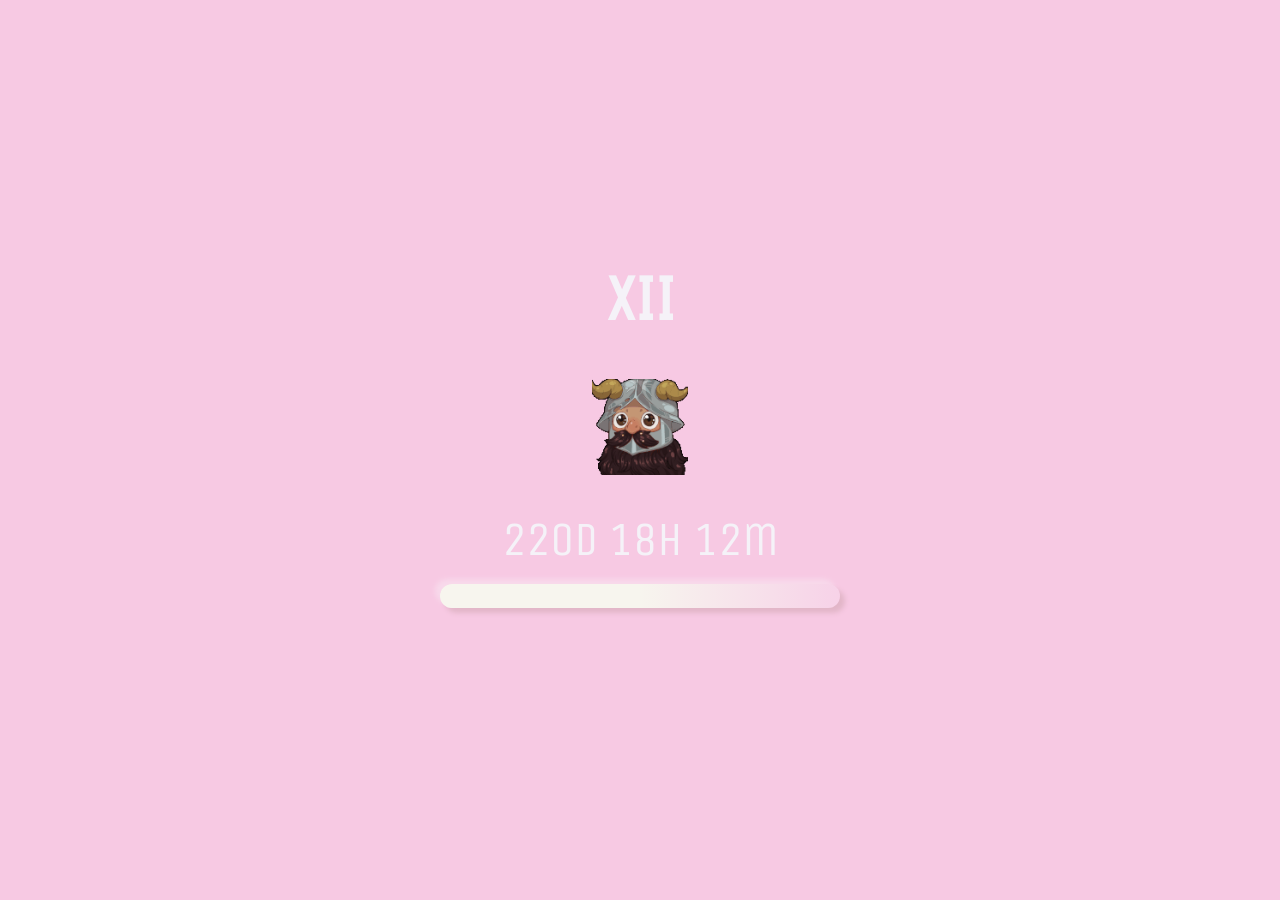
==== index.html @ b24a81e9 "added senshi gif and frog favicon" ====
<!doctype html>
<html lang="en">
  <head>
    <meta charset="UTF-8" />
    <meta name="viewport" content="width=device-width, initial-scale=1.0" />
    <link rel="stylesheet" href="countdown.css" />
    <link rel="preconnect" href="https://fonts.googleapis.com" />
    <link rel="preconnect" href="https://fonts.gstatic.com" crossorigin />
    <link
      href="https://fonts.googleapis.com/css2?family=Unica+One&display=swap"
      rel="stylesheet"
    />
    <link rel="icon" type="image/x-icon" href="favicon_frogo.ico" />
    <title>XII</title>
  </head>
  <body>
    <div class="container">
      <div class="title">
        <h1>XII</h1>
        <img id="senshi" src="dungeonmeshi_emotes_senshi_L.gif" alt="senshi" />
      </div>
      <div id="countdown"></div>
      <div id="progress-container">
        <div id="progress-bar"></div>
      </div>
    </div>
    <script src="countdown.js"></script>
  </body>
</html>
---- countdown.css ----
#countdown {
  font-size: 3rem;
  font-family: "Unica One", sans-serif;
  color: #f5f2f8;
  text-align: center;
}
body {
  background-color: #f7c9e3;
}
h1 {
  font-size: 4rem;
  font-family: "Unica One", sans-serif;
  color: #f5f2f8;
  text-align: center;
}
.container {
  width: 100%;
  height: 90vh;
  display: flex;
  flex-direction: column;
  justify-content: center;
  align-items: center;
}

#senshi {
    width: 6rem;
    margin-bottom: 2rem;
}

/*progress bar*/
#progress-container {
  width: 400px;
  height: 24px;
  margin-top: 1rem;
  background: #f5f2f834;
  border-radius: 999px;
  overflow: hidden;
  box-shadow: 5px 5px 5px #e2b6c8, -5px -5px 5px #f8d9eb;
}

@media (max-width: 768px) {
  #progress-container {
    width: 75vw;
  }
}

#progress-bar {
  width: 0%;
  height: 100%;
  background-image: linear-gradient(to right, #f7f5ee 50%, #afc27e00 100%);
  /*background: #afc27e;*/
  transition: width 1s linear;
}

/* font library */
.unica-one-regular {
  font-family: "Unica One", sans-serif;
  font-weight: 400;
  font-style: normal;
}
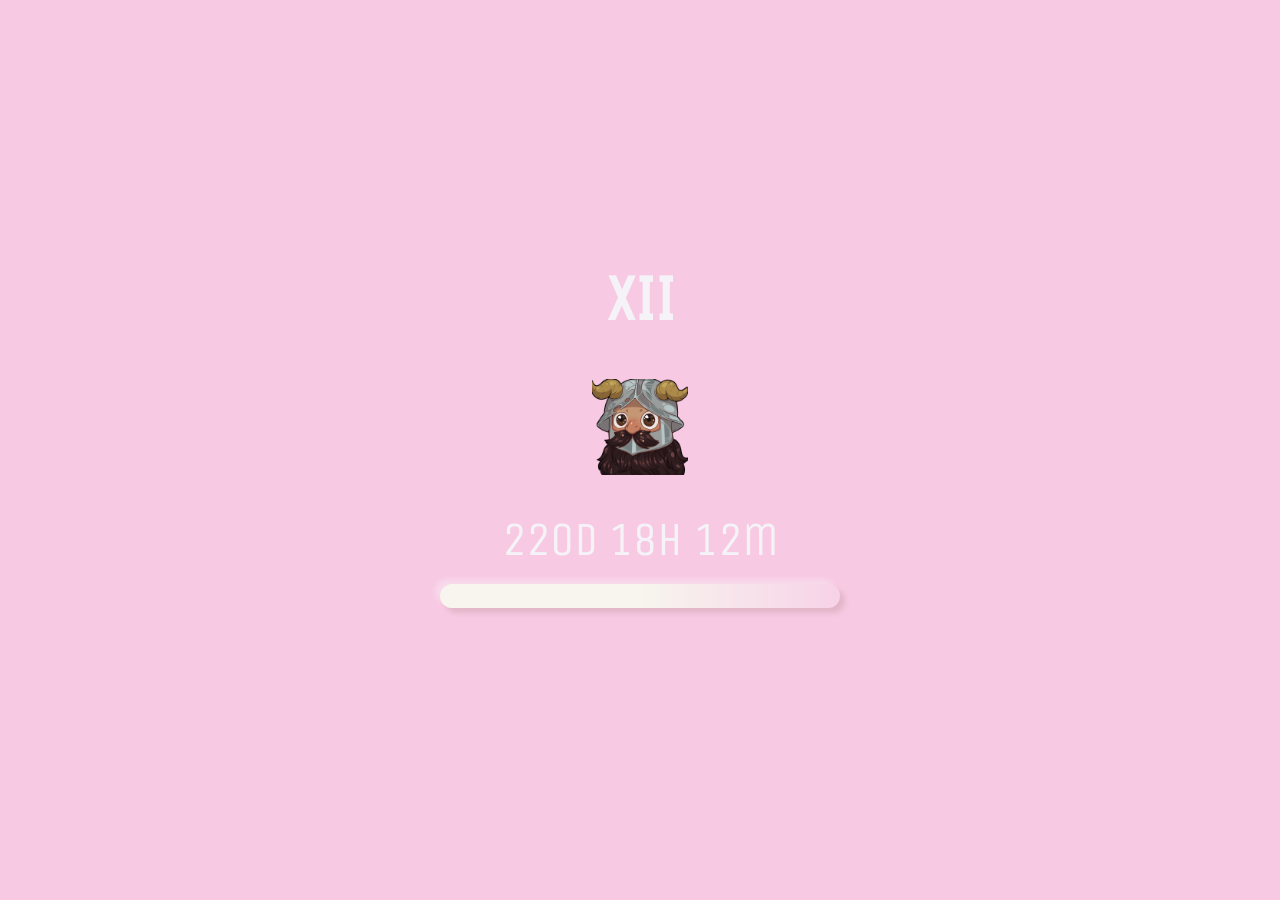
==== commit 01b0371a: "changed senshi gif resolution" ====
--- a/index.html
+++ b/index.html
@@ -17,7 +17,7 @@
     <div class="container">
       <div class="title">
         <h1>XII</h1>
-        <img id="senshi" src="dungeonmeshi_emotes_senshi_L.gif" alt="senshi" />
+        <img id="senshi" src="dungeonmeshi_emotes_senshi_XL.gif" alt="senshi" />
       </div>
       <div id="countdown"></div>
       <div id="progress-container">
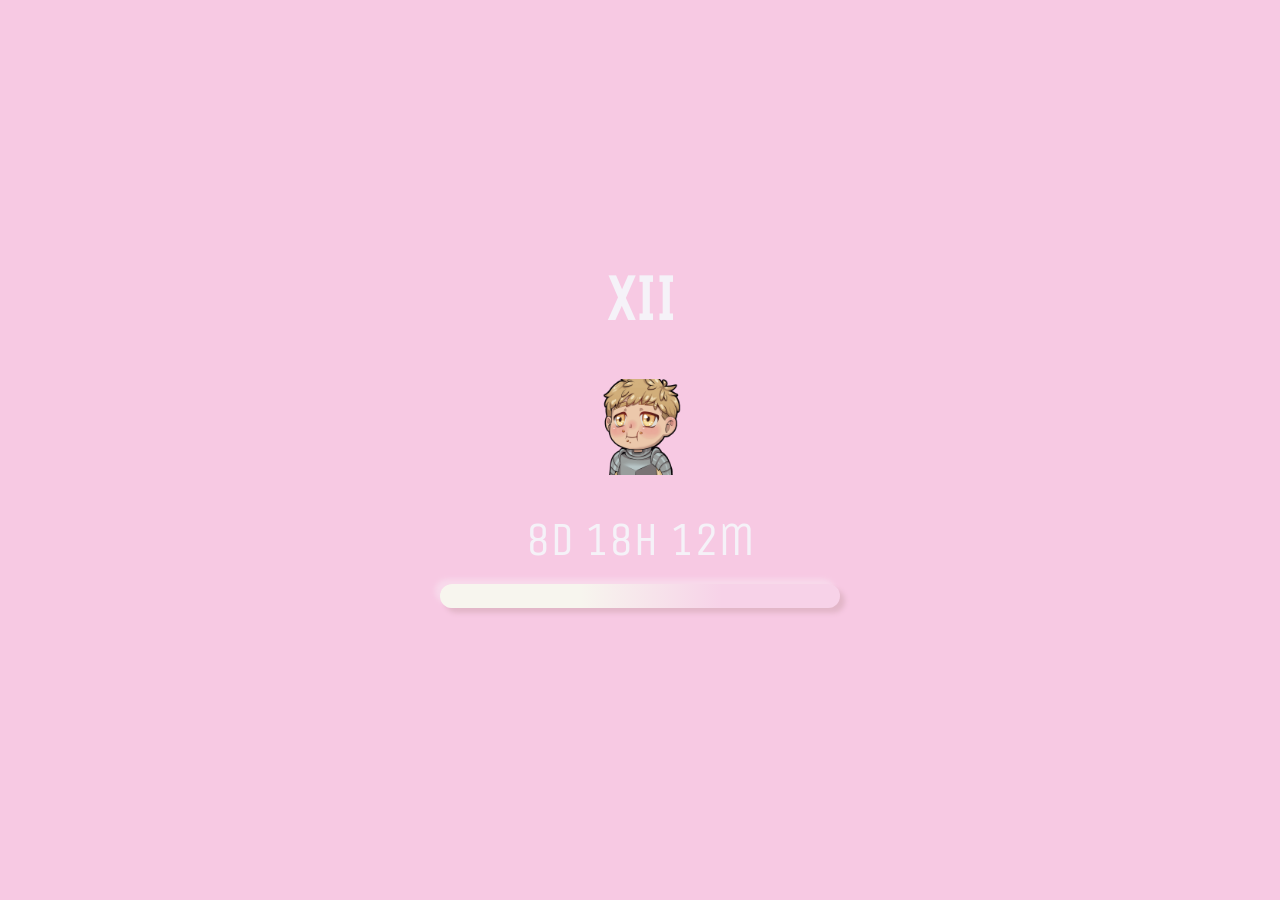
==== commit 9a800a84: "changed up countdown js and gifs" ====
--- a/index.html
+++ b/index.html
@@ -17,12 +17,13 @@
     <div class="container">
       <div class="title">
         <h1>XII</h1>
-        <img id="senshi" src="dungeonmeshi_emotes_senshi_XL.gif" alt="senshi" />
+        <img id="senshi" src="./gifs/dungeonmeshi_emotes_laios_XL.gif" alt="senshi" />
       </div>
       <div id="countdown"></div>
       <div id="progress-container">
         <div id="progress-bar"></div>
       </div>
+      <button id="next-btn" style="display: none">Next</button>
     </div>
     <script src="countdown.js"></script>
   </body>
--- a/countdown.css
+++ b/countdown.css
@@ -23,8 +23,25 @@
 }
 
 #senshi {
-    width: 6rem;
-    margin-bottom: 2rem;
+  width: 6rem;
+  margin-bottom: 2rem;
+}
+
+.fl-cont {
+  width: 100%;
+  display: flex;
+  justify-content: center;
+  margin-top: 4rem;
+}
+
+#fl {
+  max-width: 80%;
+}
+
+@media (max-width: 768px) {
+  #fl {
+    max-width: 80%;
+  }
 }
 
 /*progress bar*/
@@ -35,7 +52,9 @@
   background: #f5f2f834;
   border-radius: 999px;
   overflow: hidden;
-  box-shadow: 5px 5px 5px #e2b6c8, -5px -5px 5px #f8d9eb;
+  box-shadow:
+    5px 5px 5px #e2b6c8,
+    -5px -5px 5px #f8d9eb;
 }
 
 @media (max-width: 768px) {
@@ -52,6 +71,38 @@
   transition: width 1s linear;
 }
 
+.btn-cont {
+  display: flex;
+  justify-content: center;
+  margin-top: 2rem;
+}
+/*next button*/
+#next-btn,
+#start-btn {
+  padding: 12px 28px;
+  border: none;
+  border-radius: 999px;
+  cursor: pointer;
+  background: #f7f5ee 50%;
+  box-shadow:
+    5px 5px 5px #e2b6c8,
+    -5px -5px 5px #f8d9eb;
+  font-size: 2rem;
+  font-family: "Unica One", sans-serif;
+  color: #4c283e;
+  transition: 0.25s;
+}
+
+#next-btn:hover,
+#start-btn:hover {
+  transform: scale(1.05);
+}
+
+#next-btn:active,
+#start-btn:active {
+  transform: scale(0.95);
+}
+
 /* font library */
 .unica-one-regular {
   font-family: "Unica One", sans-serif;
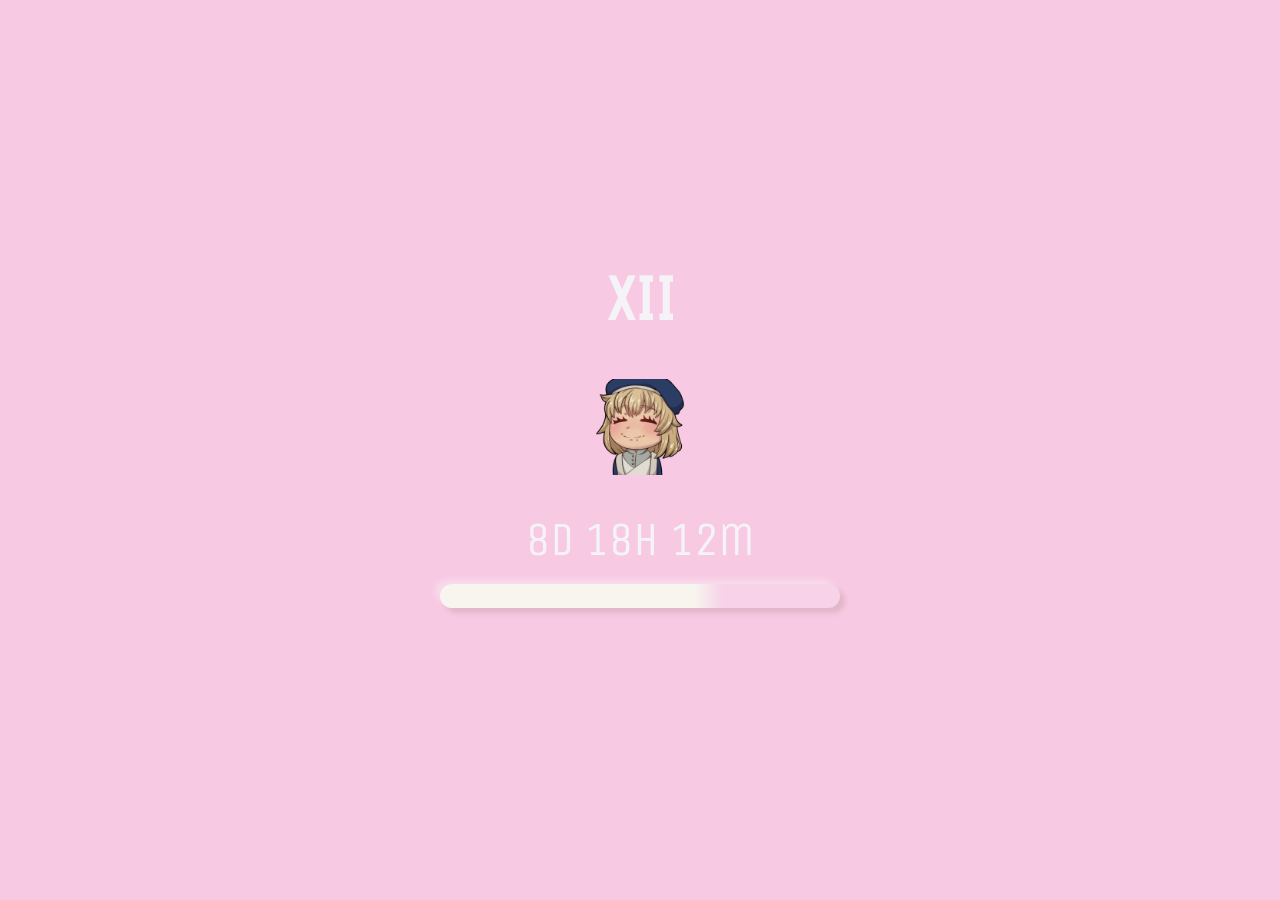
==== commit db8b9a44: "changed index gif" ====
--- a/index.html
+++ b/index.html
@@ -17,7 +17,7 @@
     <div class="container">
       <div class="title">
         <h1>XII</h1>
-        <img id="senshi" src="./gifs/dungeonmeshi_emotes_laios_XL.gif" alt="senshi" />
+        <img id="senshi" src="./gifs/dungeonmeshi_emotes_falin_XL.gif" alt="senshi" />
       </div>
       <div id="countdown"></div>
       <div id="progress-container">
@@ -25,6 +25,6 @@
       </div>
       <button id="next-btn" style="display: none">Next</button>
     </div>
-    <script src="countdown.js"></script>
+    <script src="./scripts/countdown.js"></script>
   </body>
 </html>
--- a/countdown.css
+++ b/countdown.css
@@ -27,19 +27,21 @@
   margin-bottom: 2rem;
 }
 
-.fl-cont {
+.obj-cont {
   width: 100%;
   display: flex;
   justify-content: center;
   margin-top: 4rem;
 }
 
-#fl {
-  max-width: 80%;
+#obj {
+  width: 100%;
+  max-width: 400px;
+  height: auto;
 }
 
 @media (max-width: 768px) {
-  #fl {
+  #obj {
     max-width: 80%;
   }
 }
@@ -66,7 +68,7 @@
 #progress-bar {
   width: 0%;
   height: 100%;
-  background-image: linear-gradient(to right, #f7f5ee 50%, #afc27e00 100%);
+  background-image: linear-gradient(to right, #f7f5ee 90%, #afc27e00 100%);
   /*background: #afc27e;*/
   transition: width 1s linear;
 }
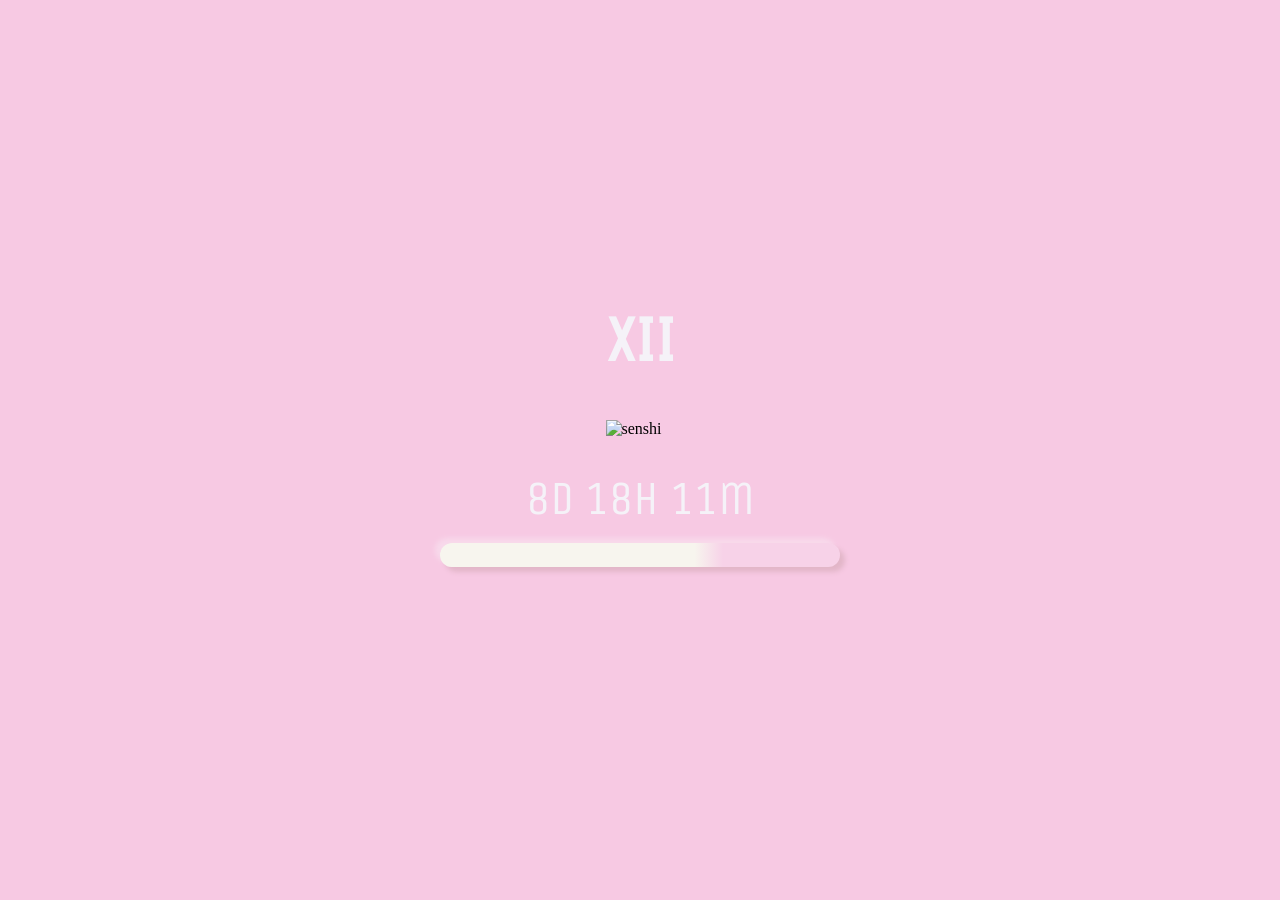
==== commit 0bd02cf6: "updated gif kabru" ====
--- a/index.html
+++ b/index.html
@@ -17,7 +17,7 @@
     <div class="container">
       <div class="title">
         <h1>XII</h1>
-        <img id="senshi" src="./gifs/dungeonmeshi_emotes_falin_XL.gif" alt="senshi" />
+        <img id="senshi" src="./gifs/dungeonmeshi_emotes_kabru_XL.gif" alt="senshi" />
       </div>
       <div id="countdown"></div>
       <div id="progress-container">
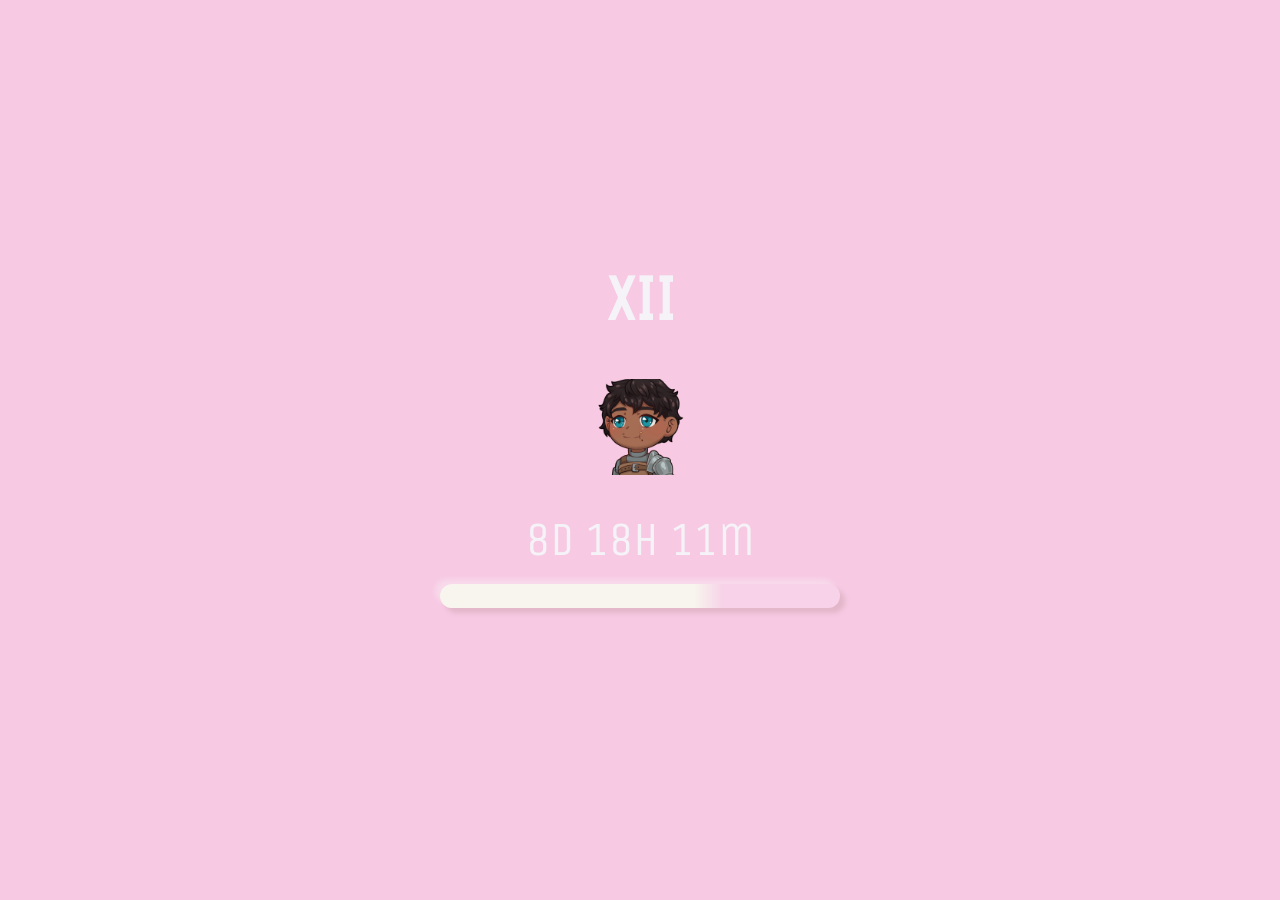
==== commit c585aba1: "gif update" ====
--- a/index.html
+++ b/index.html
@@ -17,7 +17,7 @@
     <div class="container">
       <div class="title">
         <h1>XII</h1>
-        <img id="senshi" src="./gifs/dungeonmeshi_emotes_kabru_XL.gif" alt="senshi" />
+        <img id="senshi" src="./gifs/dungeonmeshi_kabru_XL.gif" alt="senshi" />
       </div>
       <div id="countdown"></div>
       <div id="progress-container">
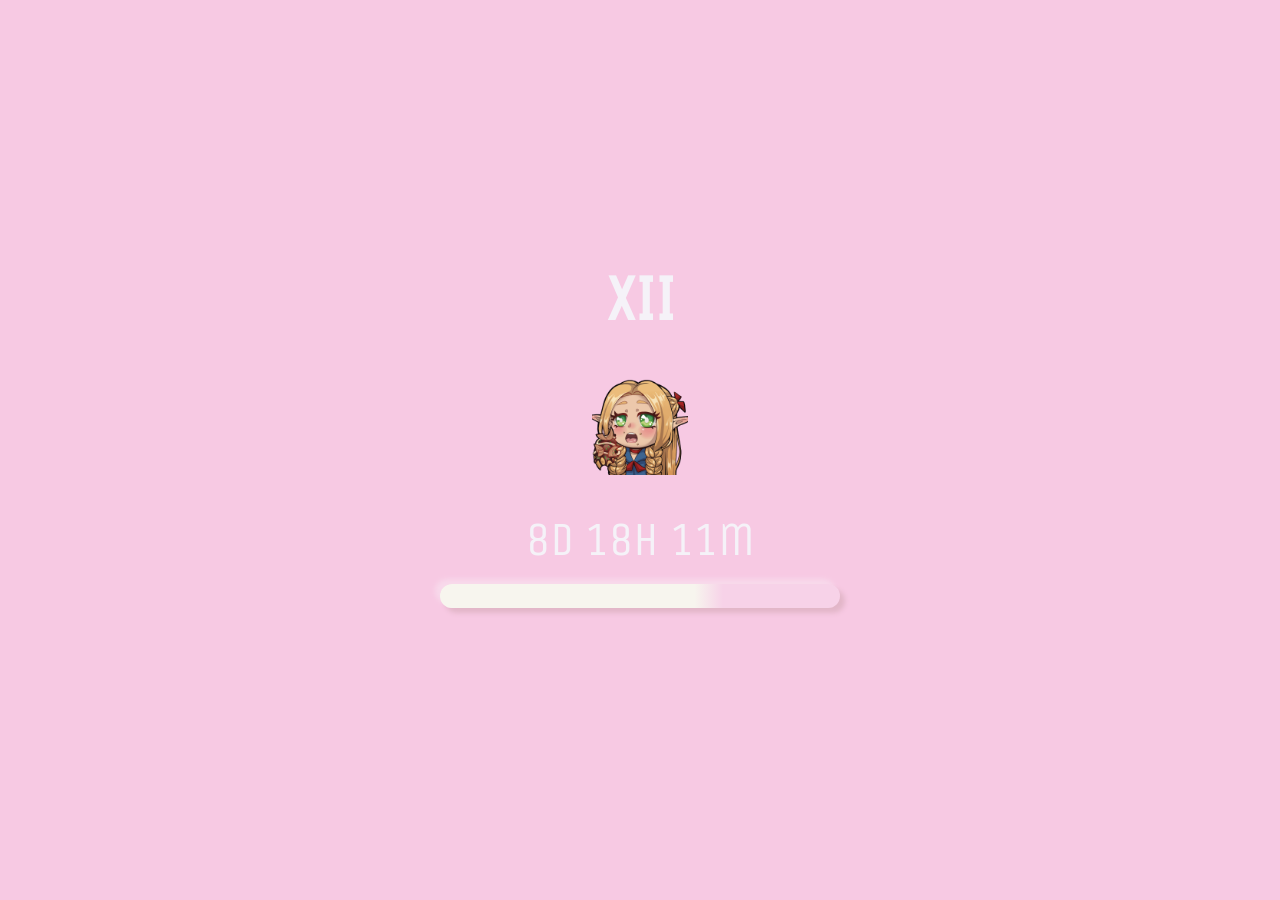
==== commit 2f146fea: "changed gif to marcille" ====
--- a/index.html
+++ b/index.html
@@ -17,7 +17,7 @@
     <div class="container">
       <div class="title">
         <h1>XII</h1>
-        <img id="senshi" src="./gifs/dungeonmeshi_kabru_XL.gif" alt="senshi" />
+        <img id="emote" src="./gifs/dungeonmeshi_emotes_marcille_XL.gif" alt="emote" />
       </div>
       <div id="countdown"></div>
       <div id="progress-container">
--- a/countdown.css
+++ b/countdown.css
@@ -22,7 +22,7 @@
   align-items: center;
 }
 
-#senshi {
+#emote {
   width: 6rem;
   margin-bottom: 2rem;
 }
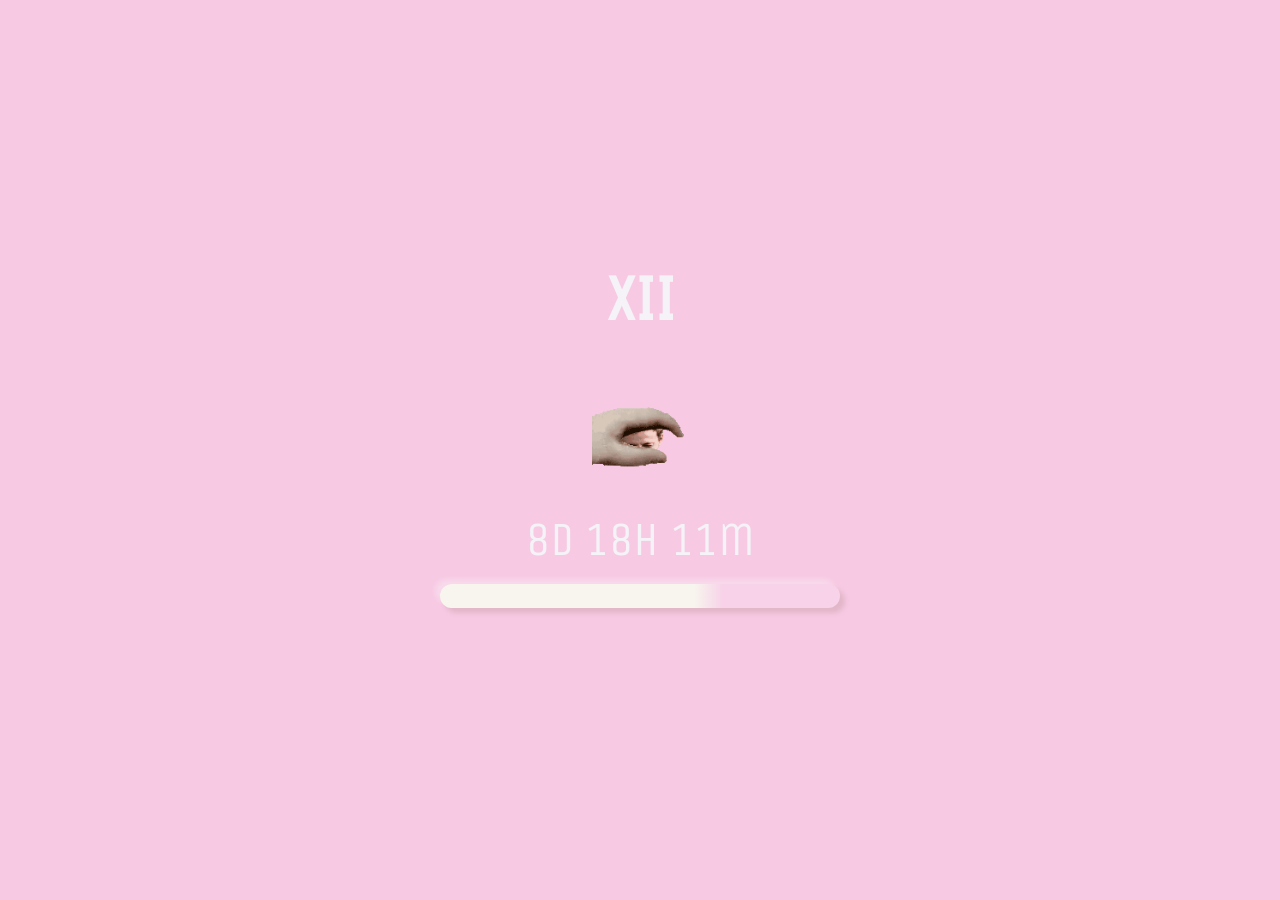
==== commit b3fbc6b4: "changed gif to headpat" ====
--- a/index.html
+++ b/index.html
@@ -17,7 +17,7 @@
     <div class="container">
       <div class="title">
         <h1>XII</h1>
-        <img id="emote" src="./gifs/dungeonmeshi_emotes_marcille_XL.gif" alt="emote" />
+        <img id="emote" src="./gifs/headpat.gif" alt="emote" />
       </div>
       <div id="countdown"></div>
       <div id="progress-container">
